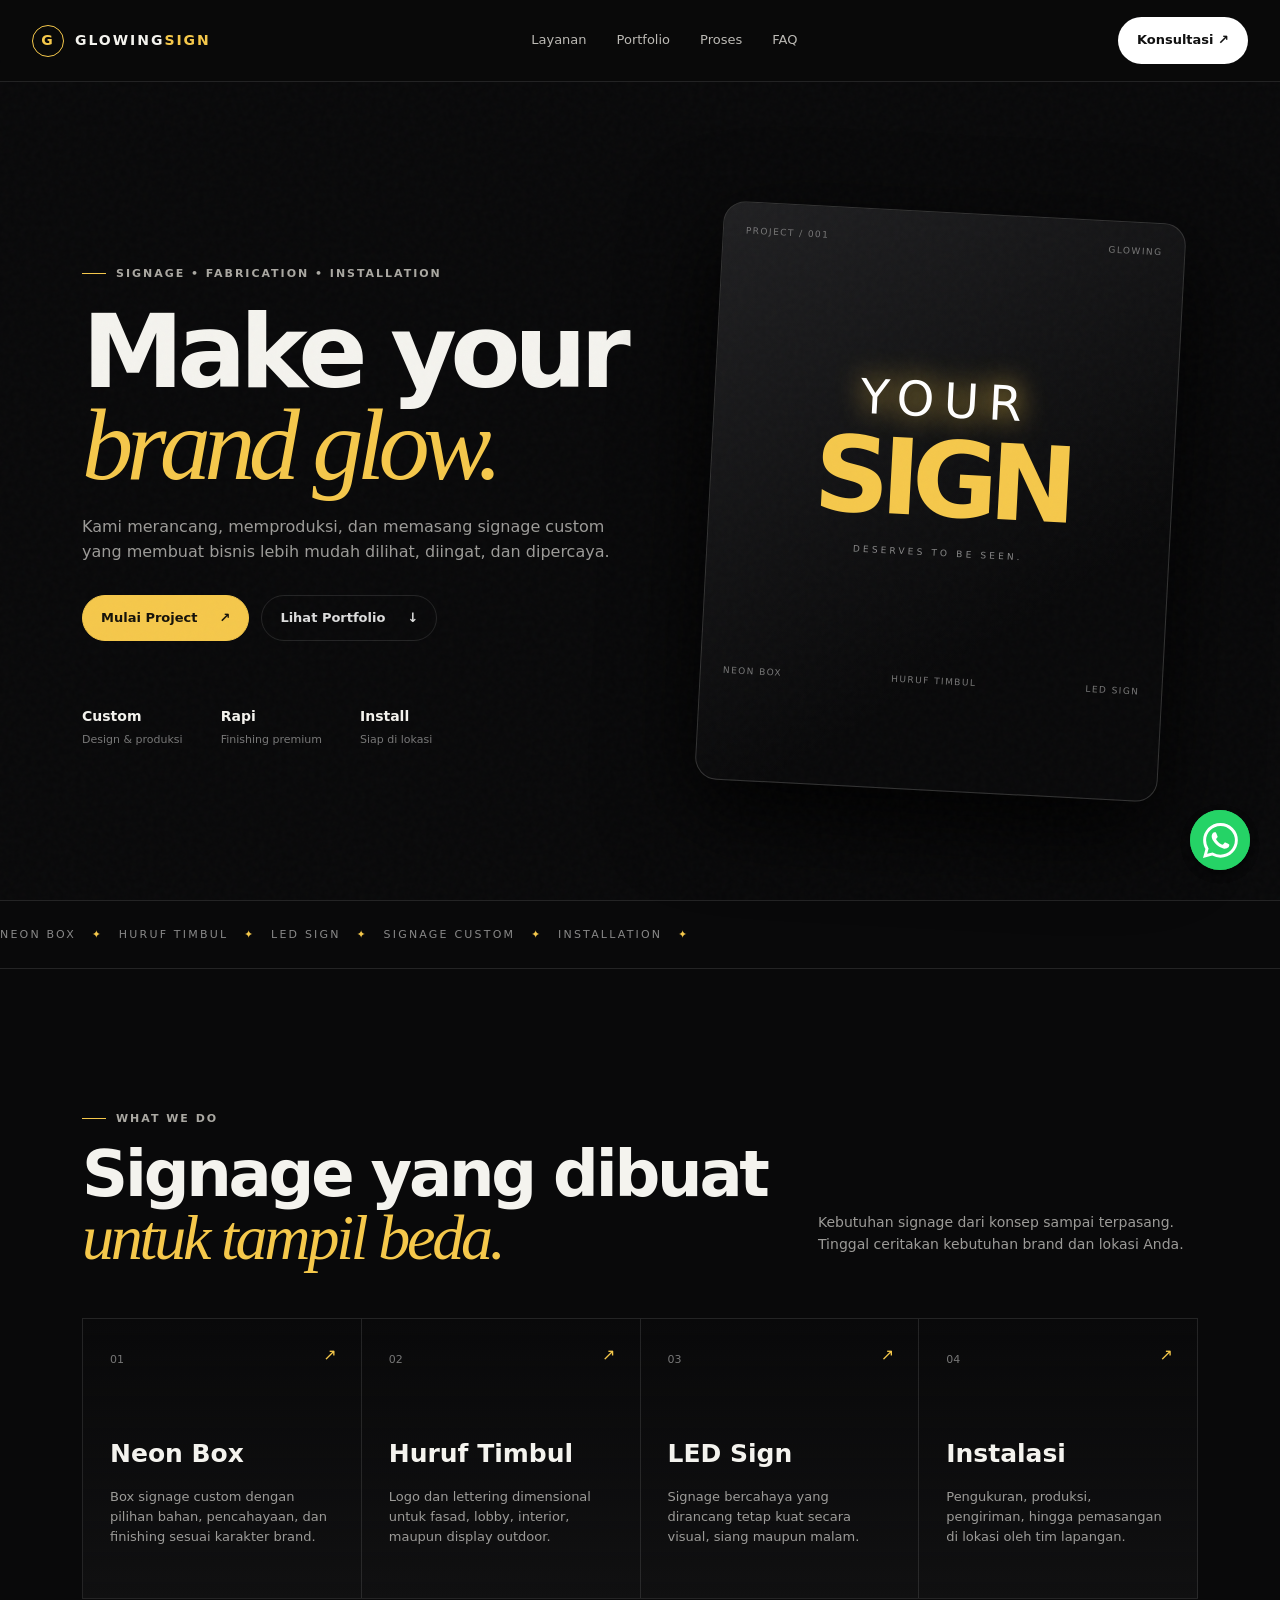
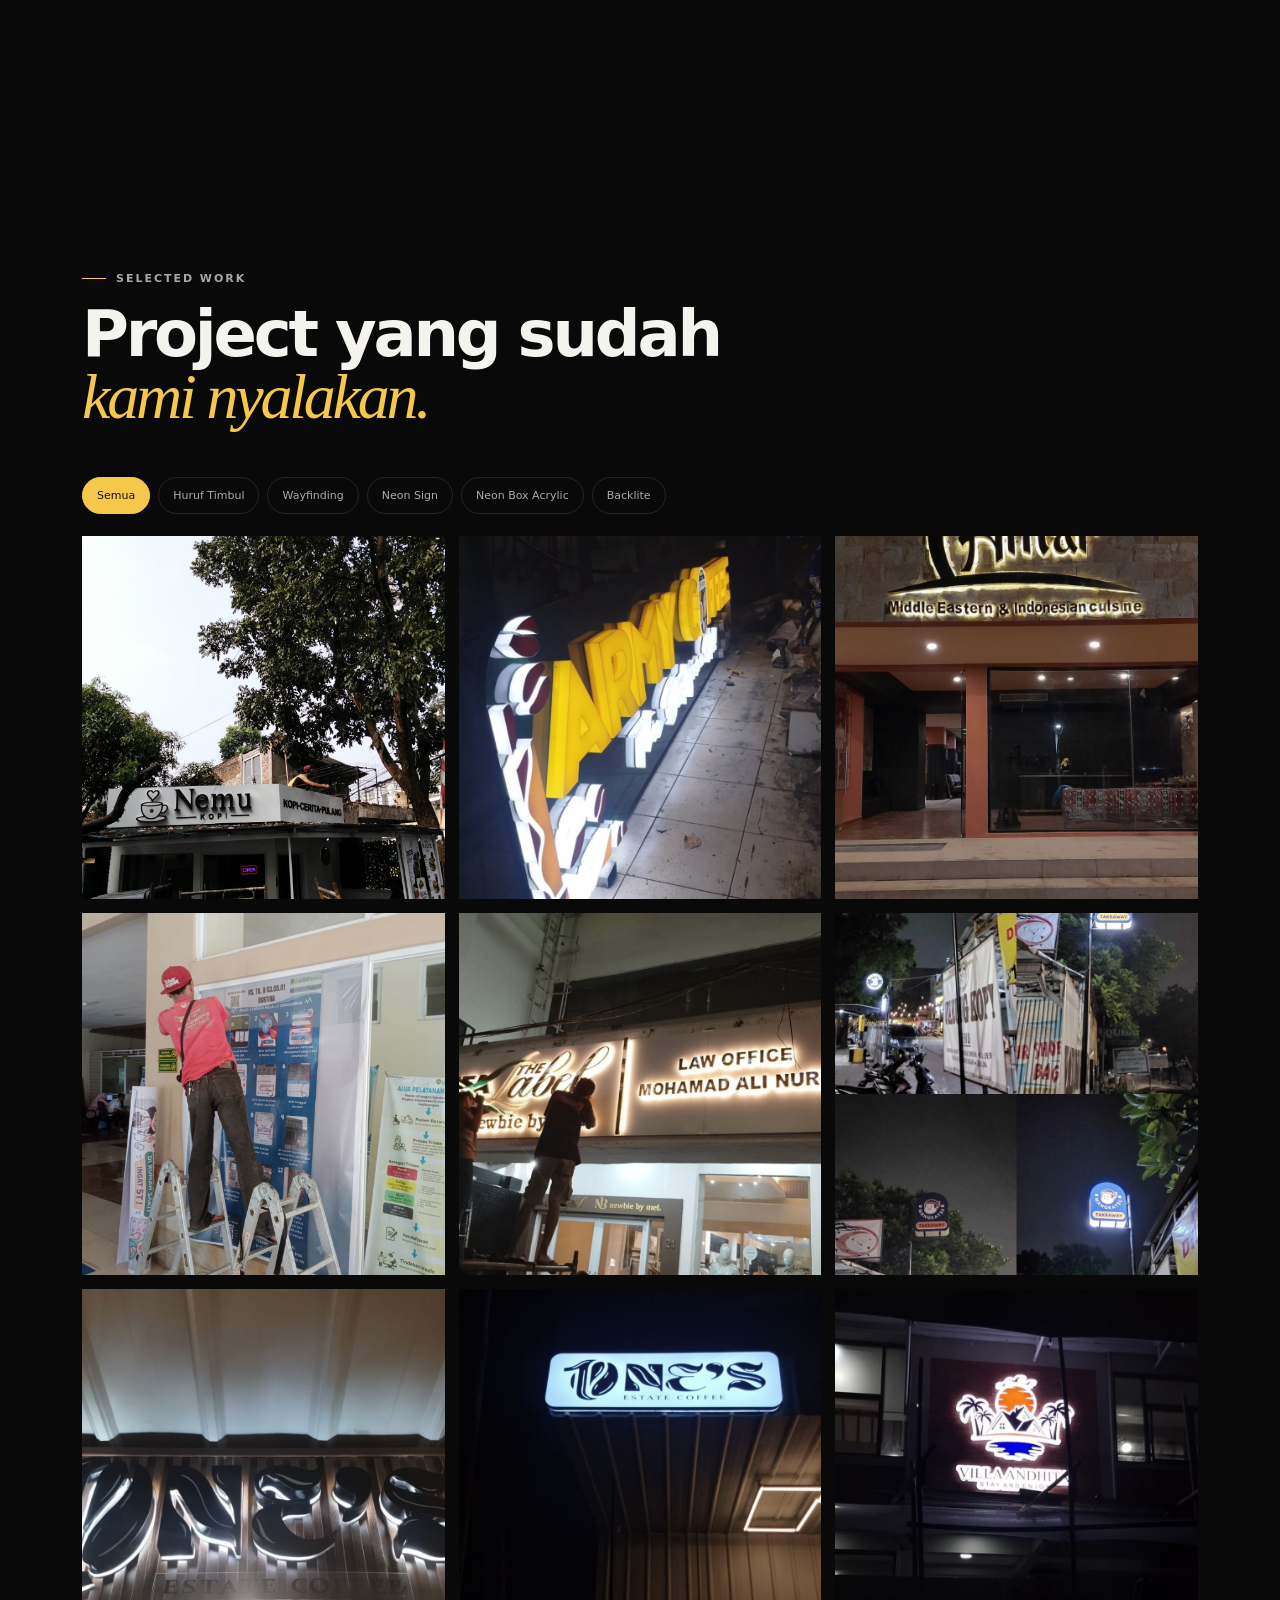
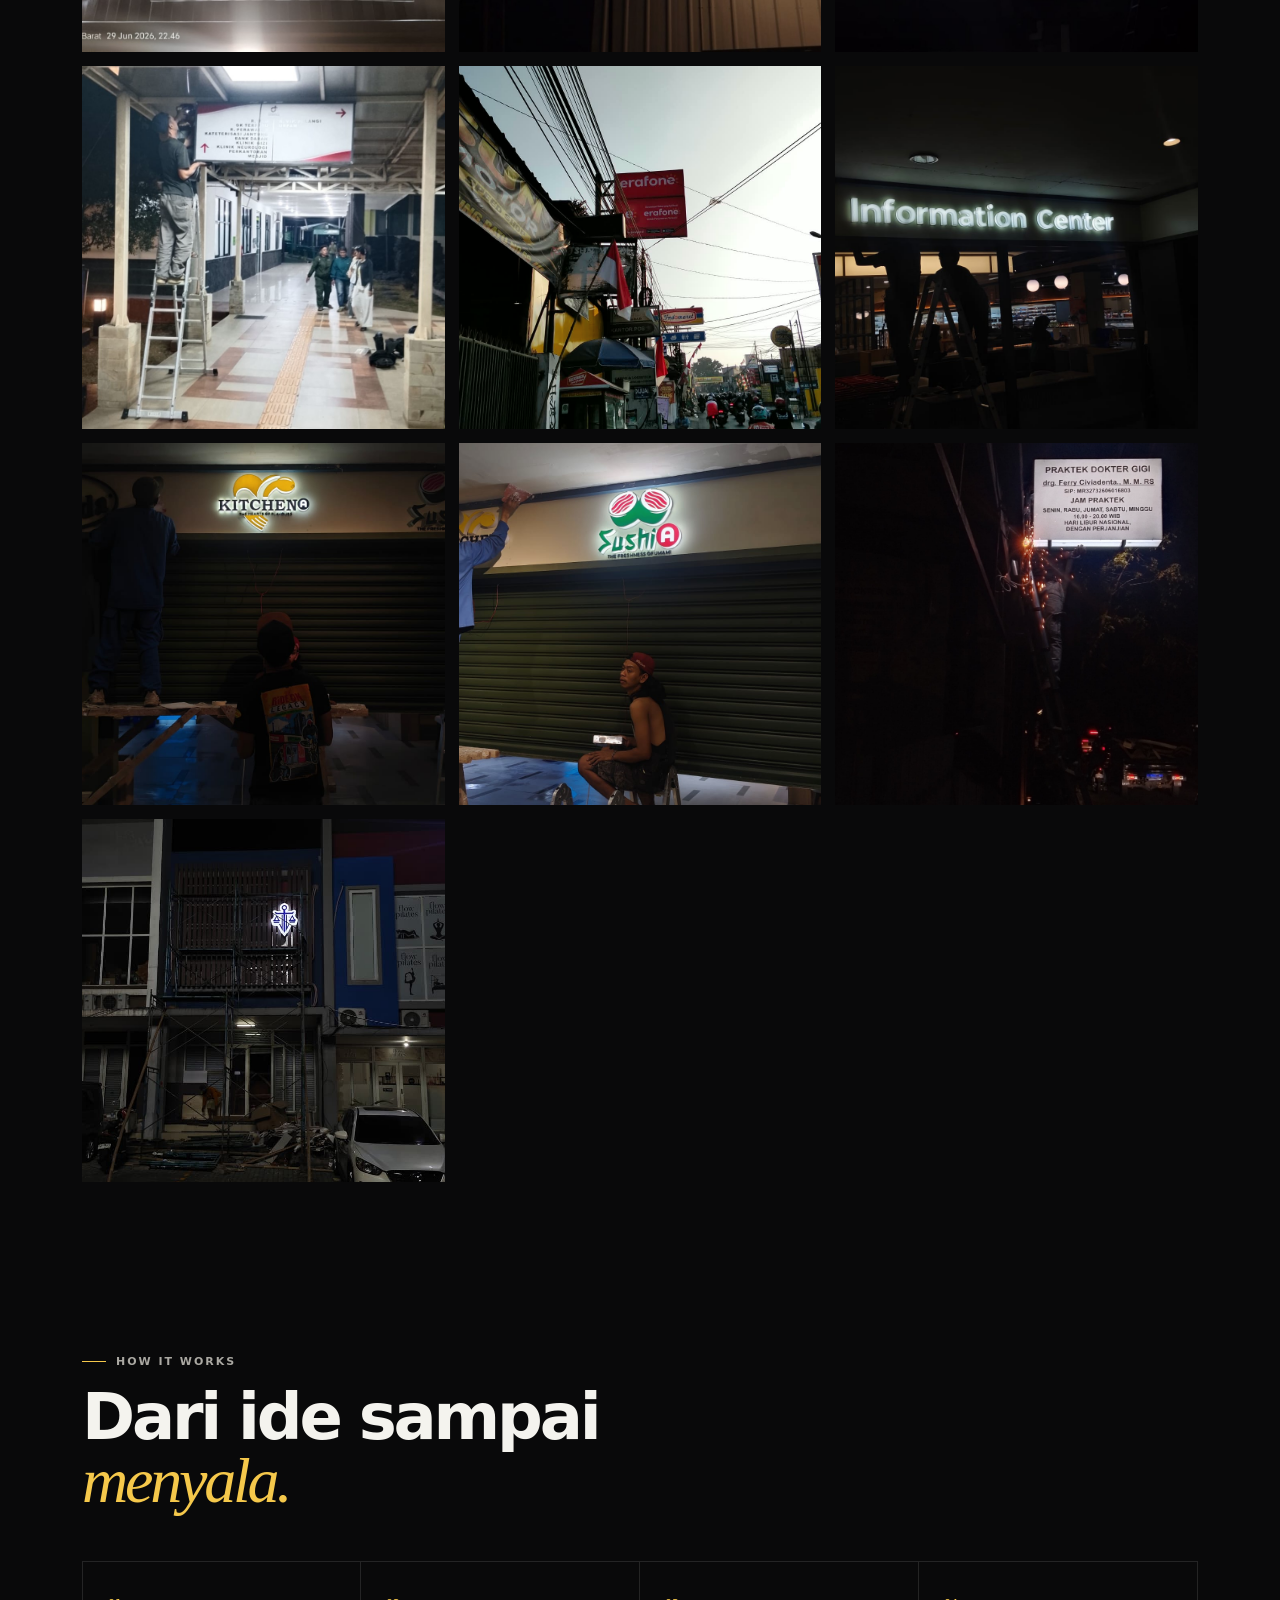
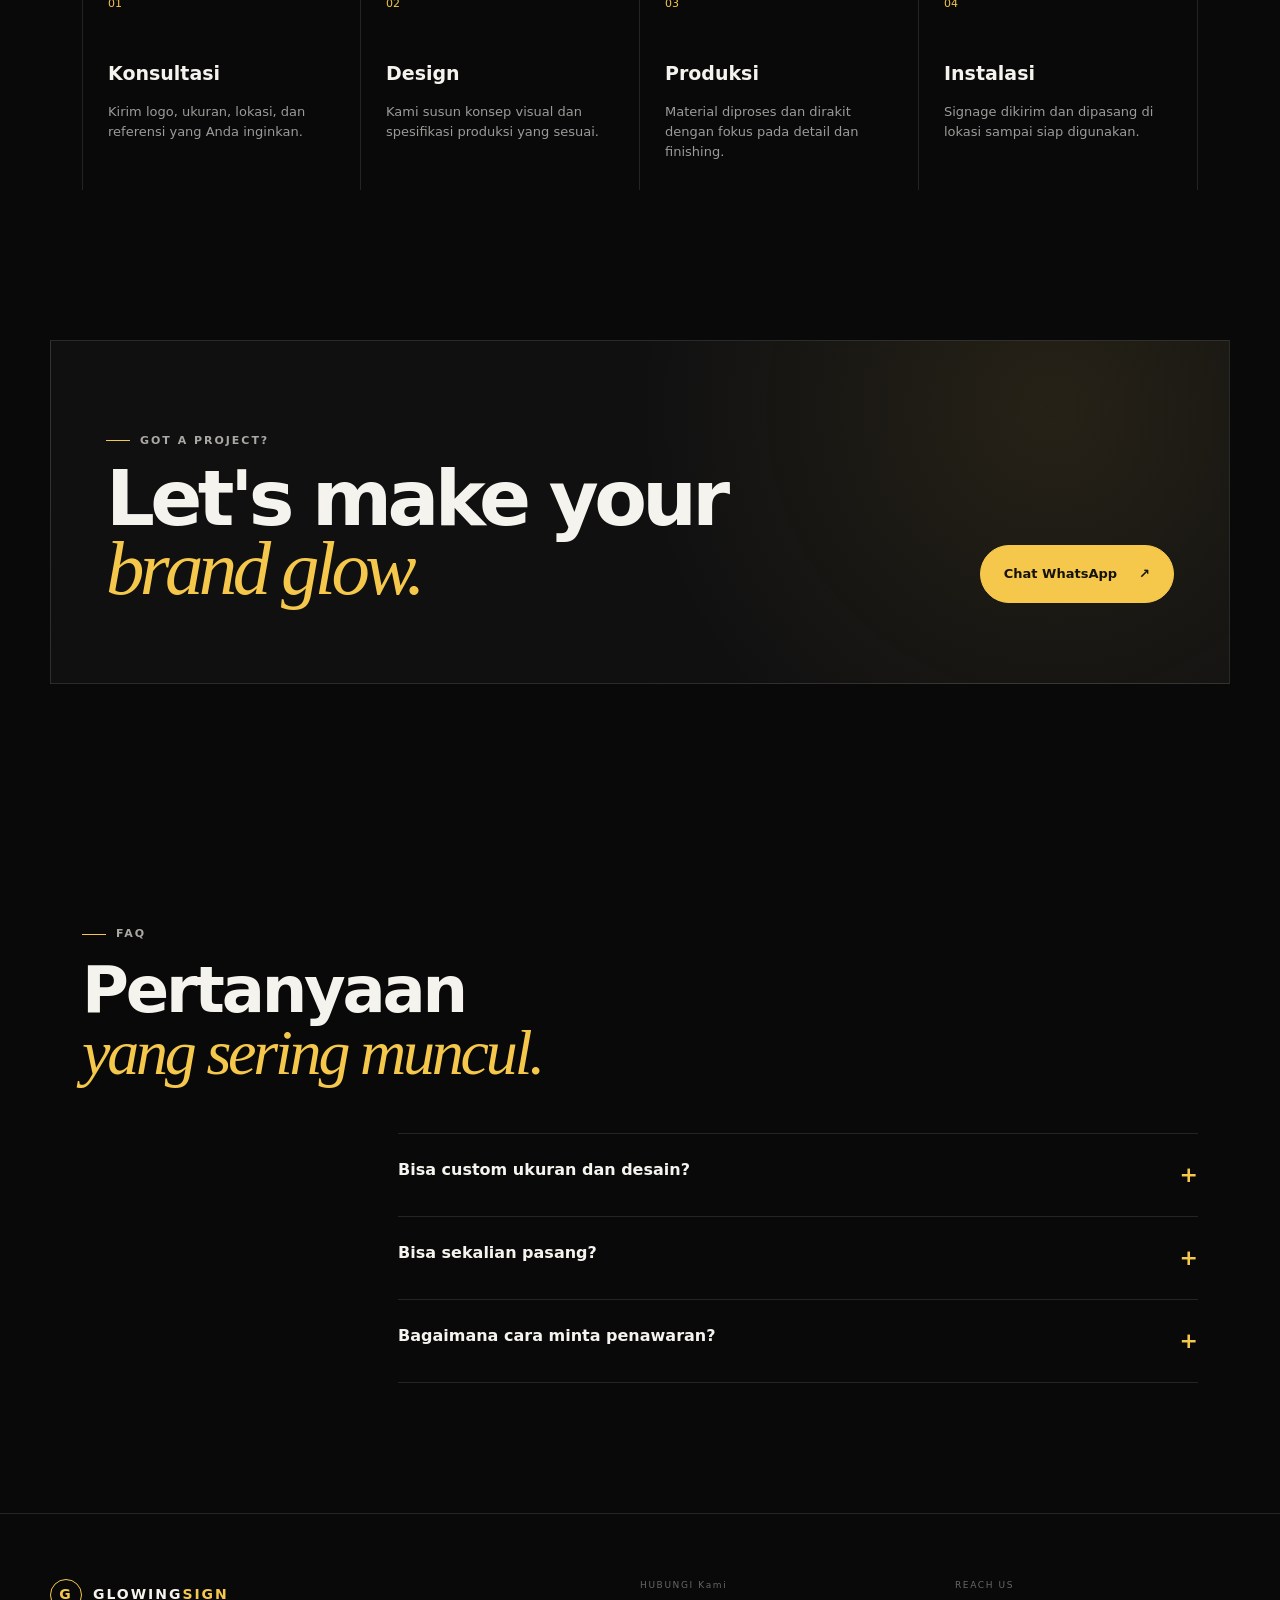
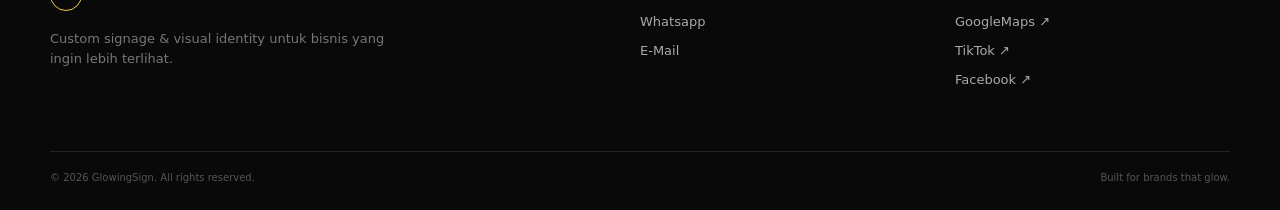
==== index.html @ 2bf9a5fa "Update index.html kode GTM ganti lagi" ====
<!DOCTYPE html>
<html lang="id">
<head>
  <meta charset="UTF-8">
  <meta name="viewport" content="width=device-width, initial-scale=1.0">
  <meta name="description" content="GlowingSign — Neon Box, huruf timbul, LED sign dan signage custom.">
  <meta name="theme-color" content="#0b0b0c">
  <title>GlowingSign — Signage That Gets Seen</title>
  <link rel="icon" href="/assets/favicon.svg" type="image/svg+xml">
  <link rel="stylesheet" href="/assets/style.css">
  <!-- ================= PIXEL TRACKING ================= -->

<!-- 1. Google Tag (gtag.js) -->
<script async src="https://www.googletagmanager.com/gtag/js?id=ID_GOOGLE_LU"></script>
<script>
  window.dataLayer = window.dataLayer || [];
  function gtag(){dataLayer.push(arguments);}
  gtag('js', new Date());
  gtag('config', 'AW-18416506707'); // Ganti dengan ID Measurement GA4 atau AW- Google Ads
</script>

<!-- ================= PIXEL TRACKING & EVENT SCRIPTS ================= -->

<!-- 1. Google Tag (gtag.js) -->
<script async src="https://www.googletagmanager.com/gtag/js?id=ID_GOOGLE_LU"></script>
<script>
  window.dataLayer = window.dataLayer || [];
  function gtag(){dataLayer.push(arguments);}
  gtag('js', new Date());
  gtag('config', '641-368-7339');
</script>

<!-- 2. Meta (Facebook) Pixel -->
<script>
  !function(f,b,e,v,n,t,s)
  {if(f.fbq)return;n=f.fbq=function(){n.callMethod?
  n.callMethod.apply(n,arguments):n.queue.push(arguments)};
  if(!f._fbq)f._fbq=n;n.push=n;n.loaded=!0;n.version='2.0';
  n.queue=[];t=b.createElement(e);t.async=!0;
  t.src=v;s=b.getElementsByTagName(e)[0];
  s.parentNode.insertBefore(t,s)}(window, document,'script',
  'https://connect.facebook.net/en_US/fbevents.js');
  fbq('init', '1030551356672770');
  fbq('track', 'PageView');
</script>
<noscript>
  <img height="1" width="1" style="display:none" src="https://www.facebook.com/tr?id=1824373372338120&ev=PageView&noscript=1"/>
</noscript>

<!-- 3. TikTok Pixel -->
<script>
  !function (w, d, t) {
    w.TiktokAnalyticsObject = t;var ttq=w[t]=w[t]||[];ttq.methods=["page","track","identify","instances","debug","on","off","once","ready","alias","group","enableCookie","disableCookie"],ttq.setAndDefer=function(t,e){t[e]=function(){t.push([e].concat(Array.prototype.slice.call(arguments,0)))}};for(var i=0;i<ttq.methods.length;i++)ttq.setAndDefer(ttq,ttq.methods[i]);ttq.instance=function(t){for(var e=ttq._i[t]||[],n=0;n<ttq.methods.length;n++)ttq.setAndDefer(e,ttq.methods[n]);return e},ttq.load=function(e,n){var i="https://analytics.tiktok.com/i18n/pixel/events.js";ttq._i=ttq._i||{},ttq._i[e]=[],ttq._i[e]._u=i,ttq._t=ttq._t||{},ttq._t[e]=+new Date,ttq._o=ttq._o||{},ttq._o[e]=n||{};n=document.createElement("script");n.type="text/javascript",n.async=!0,n.src=i+"?sdkid="+e+"&lib="+t;e=document.getElementsByTagName("script")[0];e.parentNode.insertBefore(n,e)};
    ttq.load('7679815796377763858');
    ttq.page();
  }(window, document, 'ttq');
</script>

<!-- 4. Pinterest Tag -->
<script>
  !function(e){if(!window.pintrk){window.pintrk=function(){window.pintrk.queue.push(Array.prototype.slice.call(arguments))};var n=window.pintrk;n.queue=[],n.version="3.0";var t=document.createElement("script");t.async=!0,t.src=e;var r=document.getElementsByTagName("script")[0];r.parentNode.insertBefore(t,r)}}( "https://s.pinimg.com/ct/core.js");
  pintrk('load', '549770744971', {em: '<user_email_address>'});
  pintrk('page');
</script>

<!-- 5. Fungsi Pemicu Event Contact (WhatsApp) -->
<script>
  function trackContactEvent() {
    // Meta / Facebook Pixel
    if (typeof fbq === 'function') {
      fbq('track', 'Contact');
    }
    // Google Analytics
    if (typeof gtag === 'function') {
      gtag('event', 'click_whatsapp', { 'event_category': 'Contact' });
    }
    // TikTok Pixel
    if (typeof ttq === 'object' && typeof ttq.track === 'function') {
      ttq.track('Contact');
    }
  }
</script>

<!-- ================= END PIXEL TRACKING & EVENTS ================= -->
  
<!-- 3. TikTok Pixel -->
<script>
  !function (w, d, t) {
    w.TiktokAnalyticsObject=t;var ttq=w[t]=w[t]||[];ttq.methods=["page","track","identify","instances","debug","on","off","once","ready","alias","group","enableCookie","disableCookie"],ttq.setAndDefer=function(t,e){t[e]=function(){t.push([e].concat(Array.prototype.slice.call(arguments,0)))}};for(var i=0;i<ttq.methods.length;i++)ttq.setAndDefer(ttq,ttq.methods[i]);ttq.instance=function(t){for(var e=ttq._i[t]||[],n=0;n<ttq.methods.length;n++)ttq.setAndDefer(e,ttq.methods[n]);return e},ttq.load=function(e,n){var i="https://analytics.tiktok.com/i18n/pixel/events.js";ttq._i=ttq._i||{},ttq._i[e]=[],ttq._i[e]._u=i,ttq._t=ttq._t||{},ttq._t[e]=+new Date,ttq._o=ttq._o||{},ttq._o[e]=n||{};n=document.createElement("script");n.type="text/javascript",n.async=!0,n.src=i+"?sdkid="+e+"&lib="+t;e=document.getElementsByTagName("script")[0];e.parentNode.insertBefore(n,e)};
    ttq.load('7679815796377763858'); // Ganti dengan TikTok Pixel ID lu
    ttq.page();
  }(window, document, 'ttq');
</script>

<!-- 4. Pinterest Tag -->
<script>
  !function(e){if(!window.pintrk){window.pintrk = function () {
  window.pintrk.queue.push(Array.prototype.slice.call(arguments))};var
  n=window.pintrk;n.queue=[],n.version="3.0";var
  t=document.createElement("script");t.async=!0,t.src=e;var
  r=document.getElementsByTagName("script")[0];
  r.parentNode.insertBefore(t,r)}}("https://s.pinimg.com/ct/core.js");
  pintrk('load', '549770744971'); // Ganti dengan Pinterest Tag ID lu
  pintrk('page');
</script>
<!-- ================= END PIXEL TRACKING ================= -->
</head>
<body>
  <div class="noise"></div>

  <header class="site-header" id="top">
    <a class="brand" href="#top" aria-label="GlowingSign">
      <span class="brand-mark">G</span>
      <span>GLOWING<span>SIGN</span></span>
    </a>
    <nav class="nav" id="nav">
      <a href="#layanan">Layanan</a>
      <a href="#portfolio">Portfolio</a>
      <a href="#proses">Proses</a>
      <a href="#faq">FAQ</a>
    </nav>
    <a class="header-cta" href="https://wa.me/62811854213?text=Halo%20GlowingSign%2C%20saya%20ingin%20konsultasi%20signage." target="_blank" rel="noopener">Konsultasi ↗</a>
    <button class="menu-btn" id="menuBtn" aria-label="Buka menu">☰</button>
  </header>

  <main>
    <section class="hero">
      <div class="hero-copy reveal">
        <p class="eyebrow"><span></span> SIGNAGE • FABRICATION • INSTALLATION</p>
        <h1>Make your<br><em>brand glow.</em></h1>
        <p class="hero-text">Kami merancang, memproduksi, dan memasang signage custom yang membuat bisnis lebih mudah dilihat, diingat, dan dipercaya.</p>
        <div class="hero-actions">
          <a class="btn btn-primary" href="https://wa.me/62811854213?text=Halo%20GlowingSign%2C%20saya%20ingin%20konsultasi%20project." target="_blank" rel="noopener">Mulai Project <span>↗</span></a>
          <a class="btn btn-ghost" href="#portfolio">Lihat Portfolio <span>↓</span></a>
        </div>
        <div class="hero-meta">
          <div><strong>Custom</strong><small>Design & produksi</small></div>
          <div><strong>Rapi</strong><small>Finishing premium</small></div>
          <div><strong>Install</strong><small>Siap di lokasi</small></div>
        </div>
      </div>
      <div class="hero-visual reveal delay">
        <div class="orb"></div>
        <div class="hero-card">
          <div class="hero-card-top"><span>PROJECT / 001</span><span>GLOWING</span></div>
          <div class="hero-sign">
            <span class="sign-glow">YOUR</span>
            <strong>SIGN</strong>
            <span>DESERVES TO BE SEEN.</span>
          </div>
          <div class="hero-card-bottom"><span>NEON BOX</span><span>HURUF TIMBUL</span><span>LED SIGN</span></div>
        </div>
      </div>
    </section>

    <section class="marquee"><div>NEON BOX <b>✦</b> HURUF TIMBUL <b>✦</b> LED SIGN <b>✦</b> SIGNAGE CUSTOM <b>✦</b> INSTALLATION <b>✦</b></div></section>

    <section class="section" id="layanan">
      <div class="section-head reveal">
        <div><p class="eyebrow"><span></span> WHAT WE DO</p><h2>Signage yang dibuat<br><em>untuk tampil beda.</em></h2></div>
        <p>Kebutuhan signage dari konsep sampai terpasang. Tinggal ceritakan kebutuhan brand dan lokasi Anda.</p>
      </div>
      <div class="service-grid">
        <article class="service-card reveal"><span class="num">01</span><h3>Neon Box</h3><p>Box signage custom dengan pilihan bahan, pencahayaan, dan finishing sesuai karakter brand.</p><span class="arrow">↗</span></article>
        <article class="service-card reveal"><span class="num">02</span><h3>Huruf Timbul</h3><p>Logo dan lettering dimensional untuk fasad, lobby, interior, maupun display outdoor.</p><span class="arrow">↗</span></article>
        <article class="service-card reveal"><span class="num">03</span><h3>LED Sign</h3><p>Signage bercahaya yang dirancang tetap kuat secara visual, siang maupun malam.</p><span class="arrow">↗</span></article>
        <article class="service-card reveal"><span class="num">04</span><h3>Instalasi</h3><p>Pengukuran, produksi, pengiriman, hingga pemasangan di lokasi oleh tim lapangan.</p><span class="arrow">↗</span></article>
      </div>
    </section>

    <section class="section portfolio-section" id="portfolio">
      <div class="section-head reveal">
        <div><p class="eyebrow"><span></span> SELECTED WORK</p><h2>Project yang sudah<br><em>kami nyalakan.</em></h2></div>
      </div>
      <div class="filter-row reveal" id="filters"></div>
      <div class="portfolio-grid" id="portfolioGrid"></div>
      <div class="empty-state" id="emptyState" hidden>Belum ada foto portfolio. Upload gambar ke <b>public/assets/portfolio/</b> lalu tambahkan datanya di <b>portfolio.js</b>.</div>
    </section>

    <section class="process section" id="proses">
      <div class="section-head reveal"><div><p class="eyebrow"><span></span> HOW IT WORKS</p><h2>Dari ide sampai<br><em>menyala.</em></h2></div></div>
      <div class="steps">
        <div class="step reveal"><span>01</span><h3>Konsultasi</h3><p>Kirim logo, ukuran, lokasi, dan referensi yang Anda inginkan.</p></div>
        <div class="step reveal"><span>02</span><h3>Design</h3><p>Kami susun konsep visual dan spesifikasi produksi yang sesuai.</p></div>
        <div class="step reveal"><span>03</span><h3>Produksi</h3><p>Material diproses dan dirakit dengan fokus pada detail dan finishing.</p></div>
        <div class="step reveal"><span>04</span><h3>Instalasi</h3><p>Signage dikirim dan dipasang di lokasi sampai siap digunakan.</p></div>
      </div>
    </section>

    <section class="cta-section reveal">
      <div><p class="eyebrow"><span></span> GOT A PROJECT?</p><h2>Let's make your<br><em>brand glow.</em></h2></div>
      <a class="btn btn-primary big" href="https://wa.me/62811854213?text=Halo%20GlowingSign%2C%20saya%20mau%20buat%20signage." target="_blank" rel="noopener">Chat WhatsApp <span>↗</span></a>
    </section>

    <section class="faq section" id="faq">
      <div class="section-head reveal"><div><p class="eyebrow"><span></span> FAQ</p><h2>Pertanyaan<br><em>yang sering muncul.</em></h2></div></div>
      <div class="faq-list">
        <details><summary>Bisa custom ukuran dan desain? <span>+</span></summary><p>Bisa. Kami dapat menyesuaikan ukuran, bentuk, warna, material, pencahayaan, dan finishing berdasarkan kebutuhan brand.</p></details>
        <details><summary>Bisa sekalian pasang? <span>+</span></summary><p>Bisa. Layanan dapat mencakup survey, produksi, pengiriman, dan instalasi di lokasi.</p></details>
        <details><summary>Bagaimana cara minta penawaran? <span>+</span></summary><p>Kirim logo/referensi, ukuran perkiraan, alamat lokasi, dan jenis signage melalui WhatsApp. Tim akan membantu menentukan spesifikasinya.</p></details>
      </div>
    </section>
  </main>

  <footer>
    <div class="footer-main">
      <div><a class="brand" href="#top"><span class="brand-mark">G</span><span>GLOWING<span>SIGN</span></span></a><p>Custom signage & visual identity untuk bisnis yang ingin lebih terlihat.</p></div>
      <div><p class="footer-label">HUBUNGI Kami</p><a href="https://wa.me/62811854213" target="_blank" rel="noopener">Whatsapp</a><a href="mailto:admin@glowingsign.id">E-Mail</a></div>
      <div><p class="footer-label">REACH US</p><a href="https://www.google.com/maps/place/Workshop+Neon+Box+-+Glowing+Sign+Cimahi/@-6.9274754,107.5449219,1126m/data=!3m2!1e3!4b1!4m6!3m5!1s0x2e68e5185734ed81:0xb1a1d1173e15d923!8m2!3d-6.9274808!4d107.5497928!16s%2Fg%2F11yzkyrs9f?entry=ttu&g_ep=EgoyMDI2MDgyNi4wIKXMDSoASAFQAw%3D%3D" aria-label="GoogleMaps">GoogleMaps ↗</a><a href="https://www.tiktok.com/@glowingsign.cimahi?_r=1&_t=ZS-99IUhyhsIy2" aria-label="TikTok">TikTok ↗</a><a href="https://www.facebook.com/profile.php?id=100063839251356&locale=cy_GB#
" aria-label="Facebook">Facebook ↗</a></div>
    </div>
    <div class="footer-bottom"><span>© 2026 GlowingSign. All rights reserved.</span><span>Built for brands that glow.</span></div>
  </footer>

  <div class="lightbox" id="lightbox" aria-hidden="true">
    <button class="lightbox-close" id="lightboxClose" aria-label="Tutup">×</button>
    <button class="lightbox-nav prev" id="prevPhoto" aria-label="Sebelumnya">‹</button>
    <img id="lightboxImg" src="" alt="">
    <button class="lightbox-nav next" id="nextPhoto" aria-label="Berikutnya">›</button>
    <div class="lightbox-caption" id="lightboxCaption"></div>
  </div>

  <script src="assets/portfolio.js"></script>
  <script src="assets/app.js"></script>
<!-- Tombol WhatsApp Melayang -->
<a href="https://wa.me/62811854213?text=Halo%20GlowingSign%2C%20saya%20ingin%20konsultasi%20signage." class="wa-float" target="_blank" rel="noopener noreferrer" aria-label="Chat WhatsApp">
  <!-- Ikon WhatsApp SVG -->
  <svg xmlns="http://www.w3.org/2000/svg" width="35" height="35" fill="white" viewBox="0 0 16 16">
    <path d="M13.601 2.326A7.854 7.854 0 0 0 7.994 0C3.627 0 .068 3.558.064 7.926c0 1.399.366 2.76 1.057 3.965L0 16l4.204-1.102a7.933 7.933 0 0 0 3.79.965h.004c4.368 0 7.926-3.558 7.93-7.93A7.898 7.898 0 0 0 13.6 2.326zM7.994 14.521a6.573 6.573 0 0 1-3.356-.92l-.24-.144-2.494.654.666-2.433-.156-.251a6.56 6.56 0 0 1-1.007-3.505c0-3.626 2.957-6.584 6.591-6.584a6.56 6.56 0 0 1 4.66 1.931 6.557 6.557 0 0 1 1.928 4.66c-.004 3.639-2.961 6.592-6.592 6.592zm3.615-4.934c-.197-.099-1.17-.578-1.353-.646-.182-.065-.315-.099-.445.099-.133.197-.513.646-.627.775-.114.133-.232.148-.43.05-.197-.1-.836-.308-1.592-.985-.59-.525-.985-1.175-1.103-1.372-.114-.198-.011-.304.088-.403.087-.088.197-.232.296-.346.1-.114.133-.198.198-.33.065-.134.034-.248-.015-.347-.05-.099-.445-1.076-.612-1.47-.16-.389-.323-.335-.445-.34-.114-.007-.247-.007-.38-.007a.729.729 0 0 0-.529.247c-.182.198-.691.677-.691 1.654 0 .977.71 1.916.81 2.049.098.133 1.394 2.132 3.383 2.992.47.205.84.326 1.129.418.475.152.904.129 1.246.08.38-.058 1.171-.48 1.338-.943.164-.464.164-.86.114-.943-.049-.084-.182-.133-.38-.232z"/>
  </svg>
</a>
  <script>
  function trackContactEvent() {
    // Tembak event Contact ke Google
    if (typeof gtag === 'function') gtag('event', 'contact');
    
    // Tembak event Contact ke Meta
    if (typeof fbq === 'function') fbq('track', 'Contact');
    
    // Tembak event Contact ke TikTok
    if (typeof ttq === 'object') ttq.track('Contact');
    
    // Tembak event Lead/Contact ke Pinterest (Pinterest biasa pakai 'lead')
    if (typeof pintrk === 'function') pintrk('track', 'lead');
    
    console.log("Contact event fired to all pixels!"); // Cuma buat ngecek di console inspect element
  }
</script>

  <a href="https://wa.me/62811854213?text=Halo%20GlowingSign%2C%20saya%20ingin%20konsultasi%20signage." 
   class="wa-float" 
   target="_blank" 
   rel="noopener noreferrer" 
   aria-label="Chat WhatsApp"
   onclick="trackContactEvent()">
   
   <svg xmlns="http://www.w3.org/2000/svg" width="35" height="35" fill="white" viewBox="0 0 16 16">
     <path d="M13.601 2.326A7.854 7.854 0 0 0 7.994 0C3.627 0 .068 3.558.064 7.926c0 1.399.366 2.76 1.057 3.965L0 16l4.204-1.102a7.933 7.933 0 0 0 3.79.965h.004c4.368 0 7.926-3.558 7.93-7.93A7.898 7.898 0 0 0 13.6 2.326zM7.994 14.521a6.573 6.573 0 0 1-3.356-.92l-.24-.144-2.494.654.666-2.433-.156-.251a6.56 6.56 0 0 1-1.007-3.505c0-3.626 2.957-6.584 6.591-6.584a6.56 6.56 0 0 1 4.66 1.931 6.557 6.557 0 0 1 1.928 4.66c-.004 3.639-2.961 6.592-6.592 6.592zm3.615-4.934c-.197-.099-1.17-.578-1.353-.646-.182-.065-.315-.099-.445.099-.133.197-.513.646-.627.775-.114.133-.232.148-.43.05-.197-.1-.836-.308-1.592-.985-.59-.525-.985-1.175-1.103-1.372-.114-.198-.011-.304.088-.403.087-.088.197-.232.296-.346.1-.114.133-.198.198-.33.065-.134.034-.248-.015-.347-.05-.099-.445-1.076-.612-1.47-.16-.389-.323-.335-.445-.34-.114-.007-.247-.007-.38-.007a.729.729 0 0 0-.529.247c-.182.198-.691.677-.691 1.654 0 .977.71 1.916.81 2.049.098.133 1.394 2.132 3.383 2.992.47.205.84.326 1.129.418.475.152.904.129 1.246.08.38-.058 1.171-.48 1.338-.943.164-.464.164-.86.114-.943-.049-.084-.182-.133-.38-.232z"/>
   </svg>
</a>
</body>
</html>
---- assets/style.css ----
:root{
  --bg:#09090a;--panel:#111113;--panel2:#161618;--text:#f4f3ee;--muted:#9c9b98;
  --line:rgba(255,255,255,.11);--yellow:#f5c84b;--yellow2:#ffdb73;--max:1180px;
}
*{box-sizing:border-box}html{scroll-behavior:smooth}body{margin:0;background:var(--bg);color:var(--text);font-family:Inter,ui-sans-serif,system-ui,-apple-system,BlinkMacSystemFont,"Segoe UI",sans-serif;line-height:1.55}body.no-scroll{overflow:hidden}a{text-decoration:none;color:inherit}button{font:inherit}.noise{position:fixed;inset:0;pointer-events:none;opacity:.025;background-image:url("data:image/svg+xml,%3Csvg viewBox='0 0 180 180' xmlns='http://www.w3.org/2000/svg'%3E%3Cfilter id='n'%3E%3CfeTurbulence type='fractalNoise' baseFrequency='.9' numOctaves='4' stitchTiles='stitch'/%3E%3C/filter%3E%3Crect width='100%25' height='100%25' filter='url(%23n)'/%3E%3C/svg%3E");z-index:20}
.site-header{height:82px;position:sticky;top:0;z-index:30;display:flex;align-items:center;justify-content:space-between;padding:0 32px;background:rgba(9,9,10,.78);backdrop-filter:blur(18px);border-bottom:1px solid var(--line)}.brand{display:flex;align-items:center;gap:11px;font-size:14px;font-weight:900;letter-spacing:.14em}.brand>span:last-child>span{color:var(--yellow)}.brand-mark{display:grid;place-items:center;width:32px;height:32px;border:1px solid var(--yellow);color:var(--yellow);border-radius:50%;font-weight:900}.nav{display:flex;gap:30px;color:#bcbab5;font-size:13px}.nav a:hover{color:#fff}.header-cta,.btn{display:inline-flex;align-items:center;gap:22px;border:1px solid var(--line);padding:12px 18px;border-radius:999px;font-size:13px;font-weight:800}.header-cta{background:#fff;color:#111}.menu-btn{display:none;background:none;border:0;color:#fff;font-size:24px}
.hero{max-width:var(--max);min-height:calc(100vh - 82px);margin:auto;padding:90px 32px 70px;display:grid;grid-template-columns:1.03fr .97fr;align-items:center;gap:55px}.eyebrow{font-size:11px;letter-spacing:.18em;color:#aaa8a2;font-weight:800;display:flex;align-items:center;gap:10px}.eyebrow span{width:24px;height:1px;background:var(--yellow);display:inline-block}.hero h1{font-size:clamp(58px,8vw,105px);line-height:.9;letter-spacing:-.065em;margin:24px 0}.hero h1 em,.section h2 em,.cta-section h2 em{color:var(--yellow);font-family:Georgia,serif;font-weight:400}.hero-text{max-width:560px;color:var(--muted);font-size:16px}.hero-actions{display:flex;gap:12px;margin-top:30px}.btn-primary{background:var(--yellow);color:#15120a;border-color:var(--yellow)}.btn-primary:hover{background:var(--yellow2)}.btn-ghost{color:#ddd}.hero-meta{display:flex;gap:38px;margin-top:65px}.hero-meta strong,.hero-meta small{display:block}.hero-meta strong{font-size:14px}.hero-meta small{color:#777;font-size:11px;margin-top:3px}.hero-visual{position:relative;min-height:520px;display:grid;place-items:center}.orb{position:absolute;width:380px;height:380px;border-radius:50%;background:radial-gradient(circle,#f5c84b55,transparent 64%);filter:blur(15px)}.hero-card{width:min(480px,90%);aspect-ratio:4/5;background:linear-gradient(145deg,#202022,#09090a 70%);border:1px solid #333;border-radius:22px;padding:22px;box-shadow:0 30px 90px #000;transform:rotate(3deg)}.hero-card-top,.hero-card-bottom{display:flex;justify-content:space-between;color:#777;font-size:9px;letter-spacing:.16em}.hero-sign{height:80%;display:flex;flex-direction:column;justify-content:center;align-items:center;gap:0}.hero-sign span:first-child{font-size:48px;letter-spacing:.2em;color:#fff;text-shadow:0 0 28px #f5c84b}.hero-sign strong{font-size:105px;line-height:.8;letter-spacing:-.08em;color:var(--yellow)}.hero-sign span:last-child{font-size:9px;letter-spacing:.35em;color:#888;margin-top:25px}
.marquee{overflow:hidden;border-top:1px solid var(--line);border-bottom:1px solid var(--line);white-space:nowrap;padding:25px 0;color:#888;font-size:11px;letter-spacing:.2em}.marquee div{animation:marquee 10s linear infinite;display:inline-block}.marquee b{color:var(--yellow);padding:0 10px}@keyframes marquee{to{transform:translateX(-30%)}{width: calc(100% - 100px);margin: 0 auto;padding: 10px 20px;overflow: hidden;}}
.section{max-width:var(--max);margin:auto;padding:130px 32px}.section-head{display:flex;justify-content:space-between;align-items:end;gap:50px;margin-bottom:48px}.section-head h2{font-size:clamp(42px,5vw,68px);line-height:.98;letter-spacing:-.05em;margin:16px 0 0}.section-head>p{max-width:380px;color:var(--muted);font-size:14px}.section-head code{color:var(--yellow);font-size:11px}.service-grid{display:grid;grid-template-columns:repeat(4,1fr);border-top:1px solid var(--line);border-left:1px solid var(--line)}.service-card{position:relative;min-height:280px;padding:27px;border-right:1px solid var(--line);border-bottom:1px solid var(--line);background:linear-gradient(180deg,transparent,#101011);transition:.35s}.service-card:hover{background:#151517;transform:translateY(-5px)}.service-card .num{color:#777;font-size:11px}.service-card h3{font-size:25px;margin:65px 0 12px}.service-card p{font-size:13px;color:var(--muted)}.service-card .arrow{position:absolute;right:24px;top:24px;color:var(--yellow)}
.filter-row{display:flex;gap:8px;flex-wrap:wrap;margin-bottom:22px}.filter{background:transparent;border:1px solid var(--line);color:#aaa;padding:9px 14px;border-radius:999px;cursor:pointer;font-size:11px}.filter.active,.filter:hover{background:var(--yellow);border-color:var(--yellow);color:#111}.portfolio-grid{display:grid;grid-template-columns:repeat(3,1fr);gap:14px}.portfolio-item{position:relative;border:0;padding:0;aspect-ratio:1/1;overflow:hidden;background:#161616;cursor:pointer;text-align:left}.portfolio-item img{width:100%;height:100%;display:block;object-fit:cover;transition:transform .6s ease;filter:saturate(.92)}.portfolio-item:hover img{transform:scale(1.05)}.portfolio-overlay{position:absolute;inset:0;padding:20px;display:flex;align-items:end;justify-content:space-between;background:linear-gradient(transparent 35%,rgba(0,0,0,.85));opacity:0;transition:.3s}.portfolio-item:hover .portfolio-overlay{opacity:1}.portfolio-overlay span{display:flex;flex-direction:column}.portfolio-overlay small,.portfolio-overlay em{font-size:10px;color:#aaa;font-style:normal}.portfolio-overlay strong{font-size:18px;margin:2px 0 ;color: #f5c84b; }.portfolio-overlay>b{color:var(--yellow);font-size:24px}.empty-state{padding:50px;border:1px dashed #444;color:#888;text-align:center;font-size:13px}.empty-state b{color:#ddd}
.process{padding-top:30px}.steps{display:grid;grid-template-columns:repeat(4,1fr);border-top:1px solid var(--line)}.step{padding:28px 25px 15px;border-right:1px solid var(--line)}.step:first-child{border-left:1px solid var(--line)}.step span{font-size:11px;color:var(--yellow)}.step h3{font-size:19px;margin:45px 0 8px}.step p{font-size:13px;color:var(--muted)}
.cta-section{max-width:var(--max);margin:20px auto 100px;padding:80px 55px;border:1px solid var(--line);background:radial-gradient(circle at 85% 20%,#f5c84b18,transparent 40%),#101011;display:flex;justify-content:space-between;align-items:end}.cta-section h2{font-size:clamp(48px,6vw,82px);line-height:.9;letter-spacing:-.06em;margin:15px 0 0}.big{padding:18px 23px}.faq-list{max-width:800px;margin-left:auto}.faq-list details{border-top:1px solid var(--line);padding:24px 0}.faq-list details:last-child{border-bottom:1px solid var(--line)}summary{cursor:pointer;list-style:none;font-weight:700;font-size:16px;display:flex;justify-content:space-between}summary::-webkit-details-marker{display:none}summary span{color:var(--yellow);font-size:22px}.faq-list p{color:var(--muted);font-size:14px;max-width:650px}
footer{border-top:1px solid var(--line);padding:65px 32px 25px}.footer-main{max-width:var(--max);margin:auto;display:grid;grid-template-columns:2fr 1fr 1fr;gap:40px}.footer-main .brand{margin-bottom:18px}.footer-main>div:first-child p{max-width:350px;color:#777;font-size:13px}.footer-main>div:not(:first-child){display:flex;flex-direction:column;gap:9px;font-size:13px;color:#aaa}.footer-main>div:not(:first-child) a:hover{color:var(--yellow)}.footer-label{font-size:9px!important;letter-spacing:.18em;color:#666!important;margin:0 0 10px}.footer-bottom{max-width:var(--max);margin:60px auto 0;padding-top:18px;border-top:1px solid var(--line);display:flex;justify-content:space-between;color:#555;font-size:10px}
.lightbox{position:fixed;inset:0;background:rgba(0,0,0,.94);z-index:100;display:none;place-items:center;padding:55px}.lightbox.open{display:grid}.lightbox img{max-width:min(92vw,1200px);max-height:80vh;object-fit:contain}.lightbox-close,.lightbox-nav{position:absolute;border:0;background:transparent;color:#fff;cursor:pointer}.lightbox-close{right:25px;top:15px;font-size:42px}.lightbox-nav{top:50%;font-size:60px}.lightbox-nav.prev{left:20px}.lightbox-nav.next{right:20px}.lightbox-caption{position:absolute;bottom:20px;color:#aaa;font-size:12px;letter-spacing:.08em}
.reveal{opacity:0;transform:translateY(25px);transition:opacity .7s ease,transform .7s ease}.reveal.seen{opacity:1;transform:none}.delay{transition-delay:.12s}
@media(max-width:900px){.nav{display:none}.nav.open{display:flex;position:absolute;top:82px;left:0;right:0;padding:20px 32px;background:#0b0b0c;border-bottom:1px solid var(--line);flex-direction:column}.menu-btn{display:block}.header-cta{display:none}.hero{grid-template-columns:1fr;padding-top:65px}.hero-visual{min-height:430px}.service-grid,.steps{grid-template-columns:repeat(2,1fr)}.portfolio-grid{grid-template-columns:repeat(2,1fr)}.section-head{display:block}.section-head>p{margin-top:25px}.cta-section{margin:0 20px 80px}}
@media(max-width:600px){.site-header{padding:0 18px}.hero,.section{padding-left:20px;padding-right:20px}.hero{padding-top:50px}.hero h1{font-size:58px}.hero-meta{gap:18px;justify-content:space-between}.hero-visual{min-height:360px}.hero-card{width:92%}.hero-sign span:first-child{font-size:32px}.hero-sign strong{font-size:72px}.service-grid,.steps,.portfolio-grid{grid-template-columns:1fr}.portfolio-item,.portfolio-item:nth-child(4n){aspect-ratio:4/3}.section{padding-top:90px}.cta-section{margin-left:20px;margin-right:20px;padding:45px 25px;display:block}.cta-section .btn{margin-top:30px}.footer-main{grid-template-columns:1fr;padding:0 20px}.footer-bottom{margin-left:20px;margin-right:20px;display:block}.footer-bottom span{display:block;margin-top:7px}.lightbox{padding:20px}.lightbox-nav{font-size:45px}.lightbox-close{font-size:35px}}
.wa-float {
    position: fixed;
    bottom: 30px;
    right: 30px;
    background-color: #25D366;
    color: #FFF;
    border-radius: 50%;
    width: 60px;
    height: 60px;
    display: flex;
    align-items: center;
    justify-content: center;
    box-shadow: 0px 4px 10px rgba(0, 0, 0, 0.3);
    z-index: 9999;
    transition: transform 0.3s ease, background-color 0.3s ease;
}

.wa-float:hover {
    transform: scale(1.1);
    background-color: #1ebe57;
}

@media (max-width: 768px) {
    .wa-float {
        bottom: 20px;
        right: 20px;
        width: 50px;
        height: 50px;
    }
    .wa-float svg {
        width: 28px;
        height: 28px;
    }
}
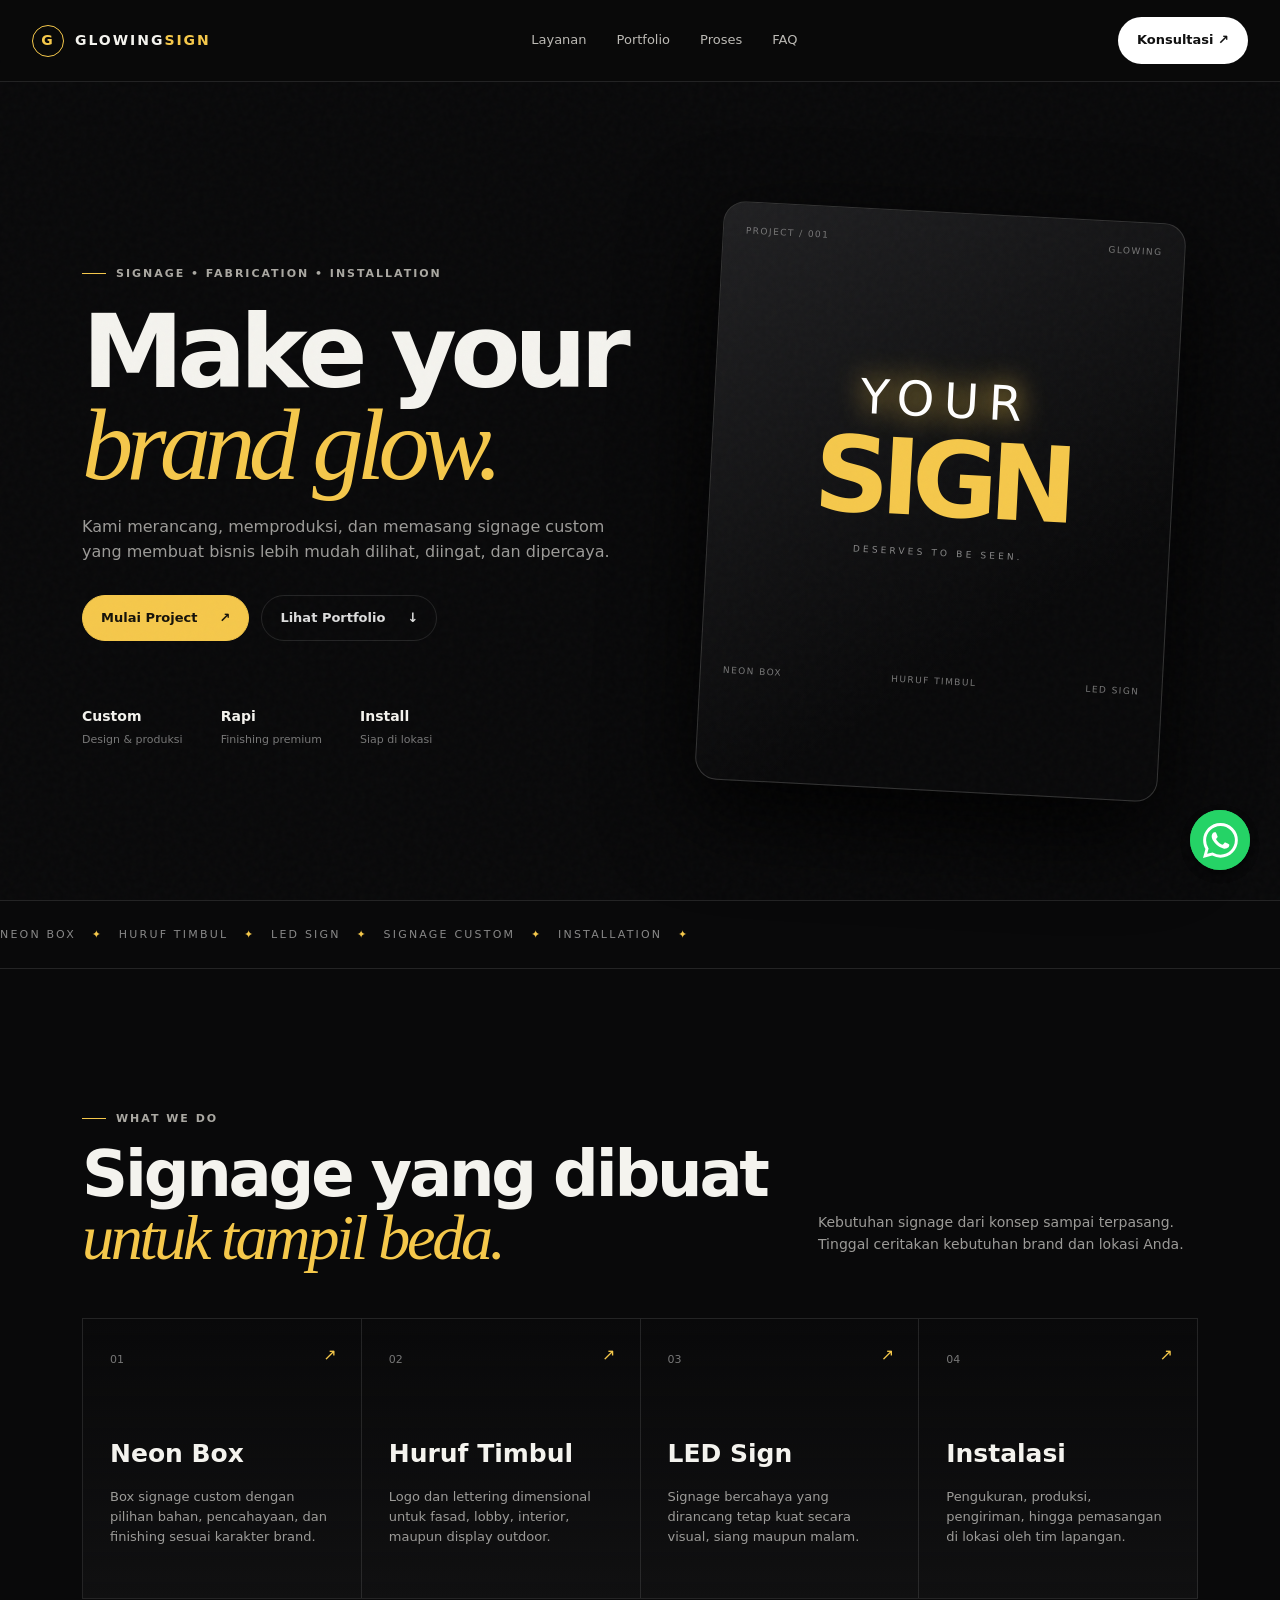
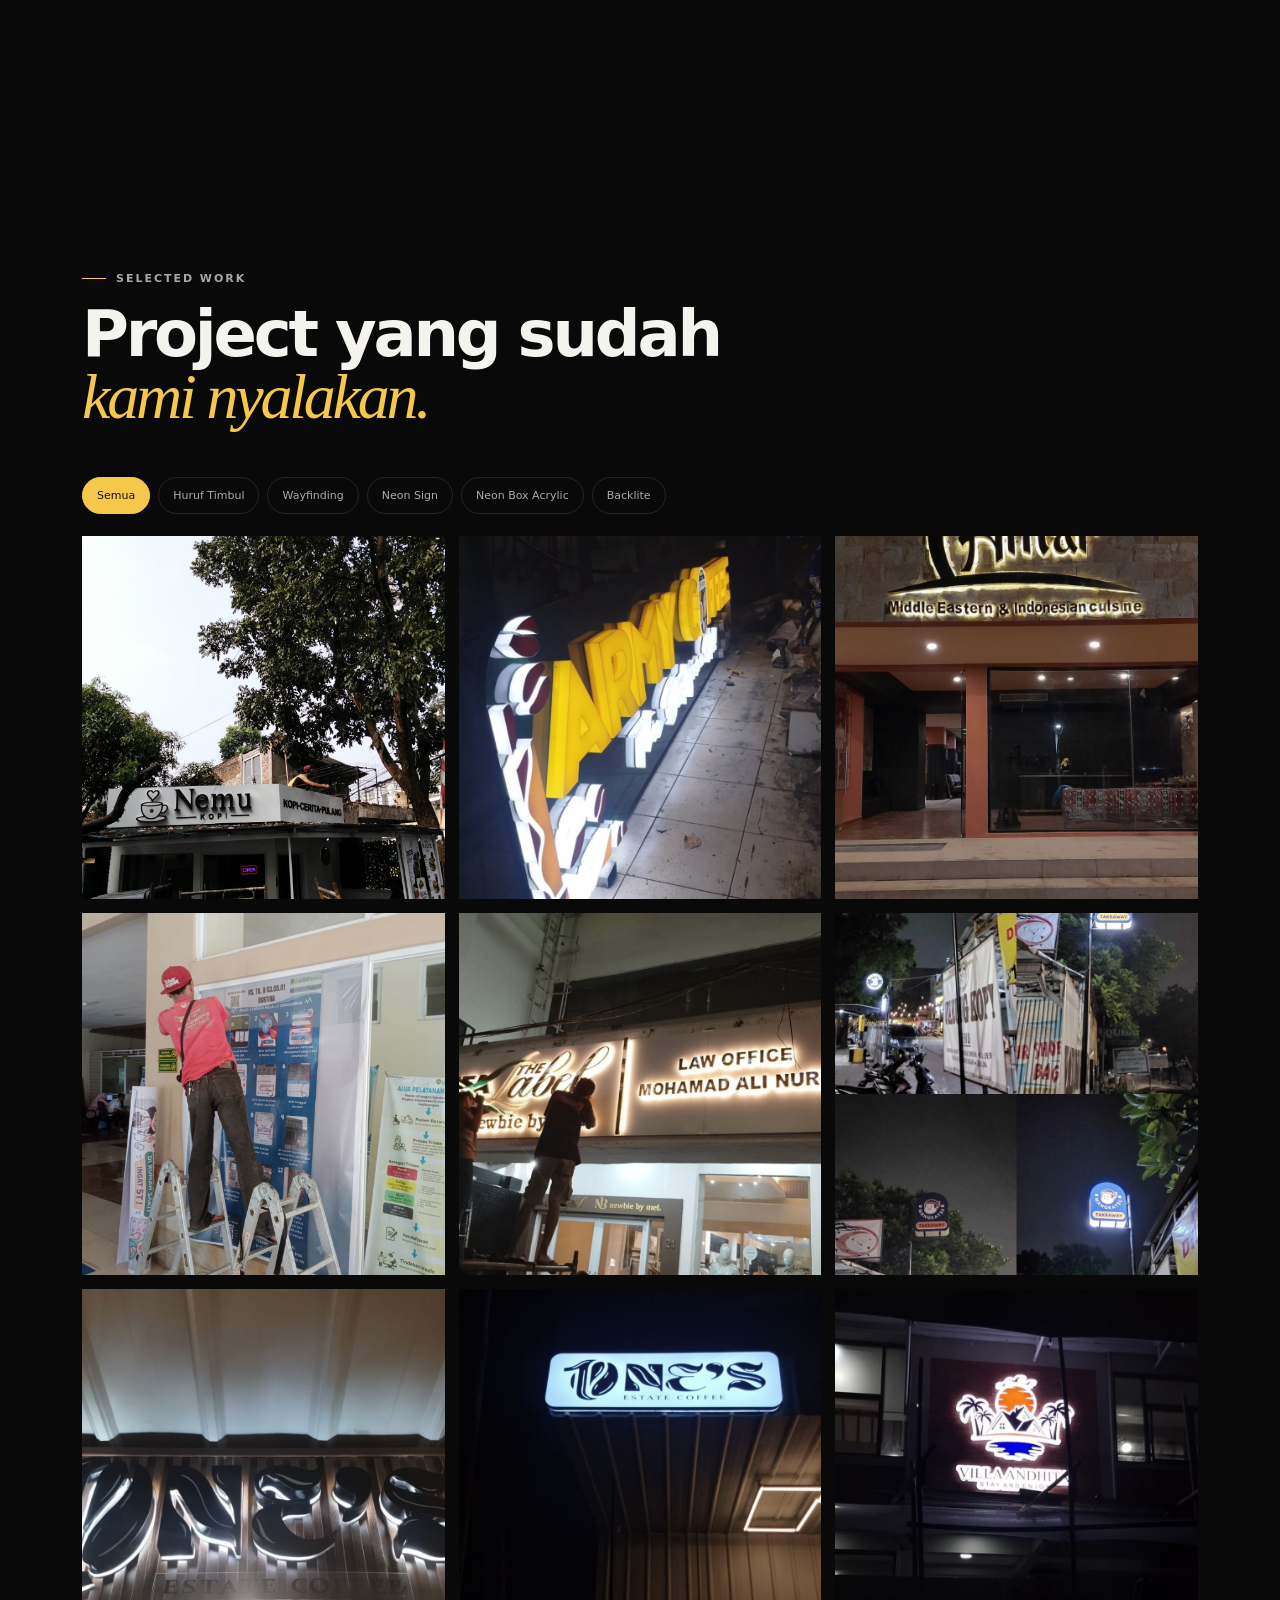
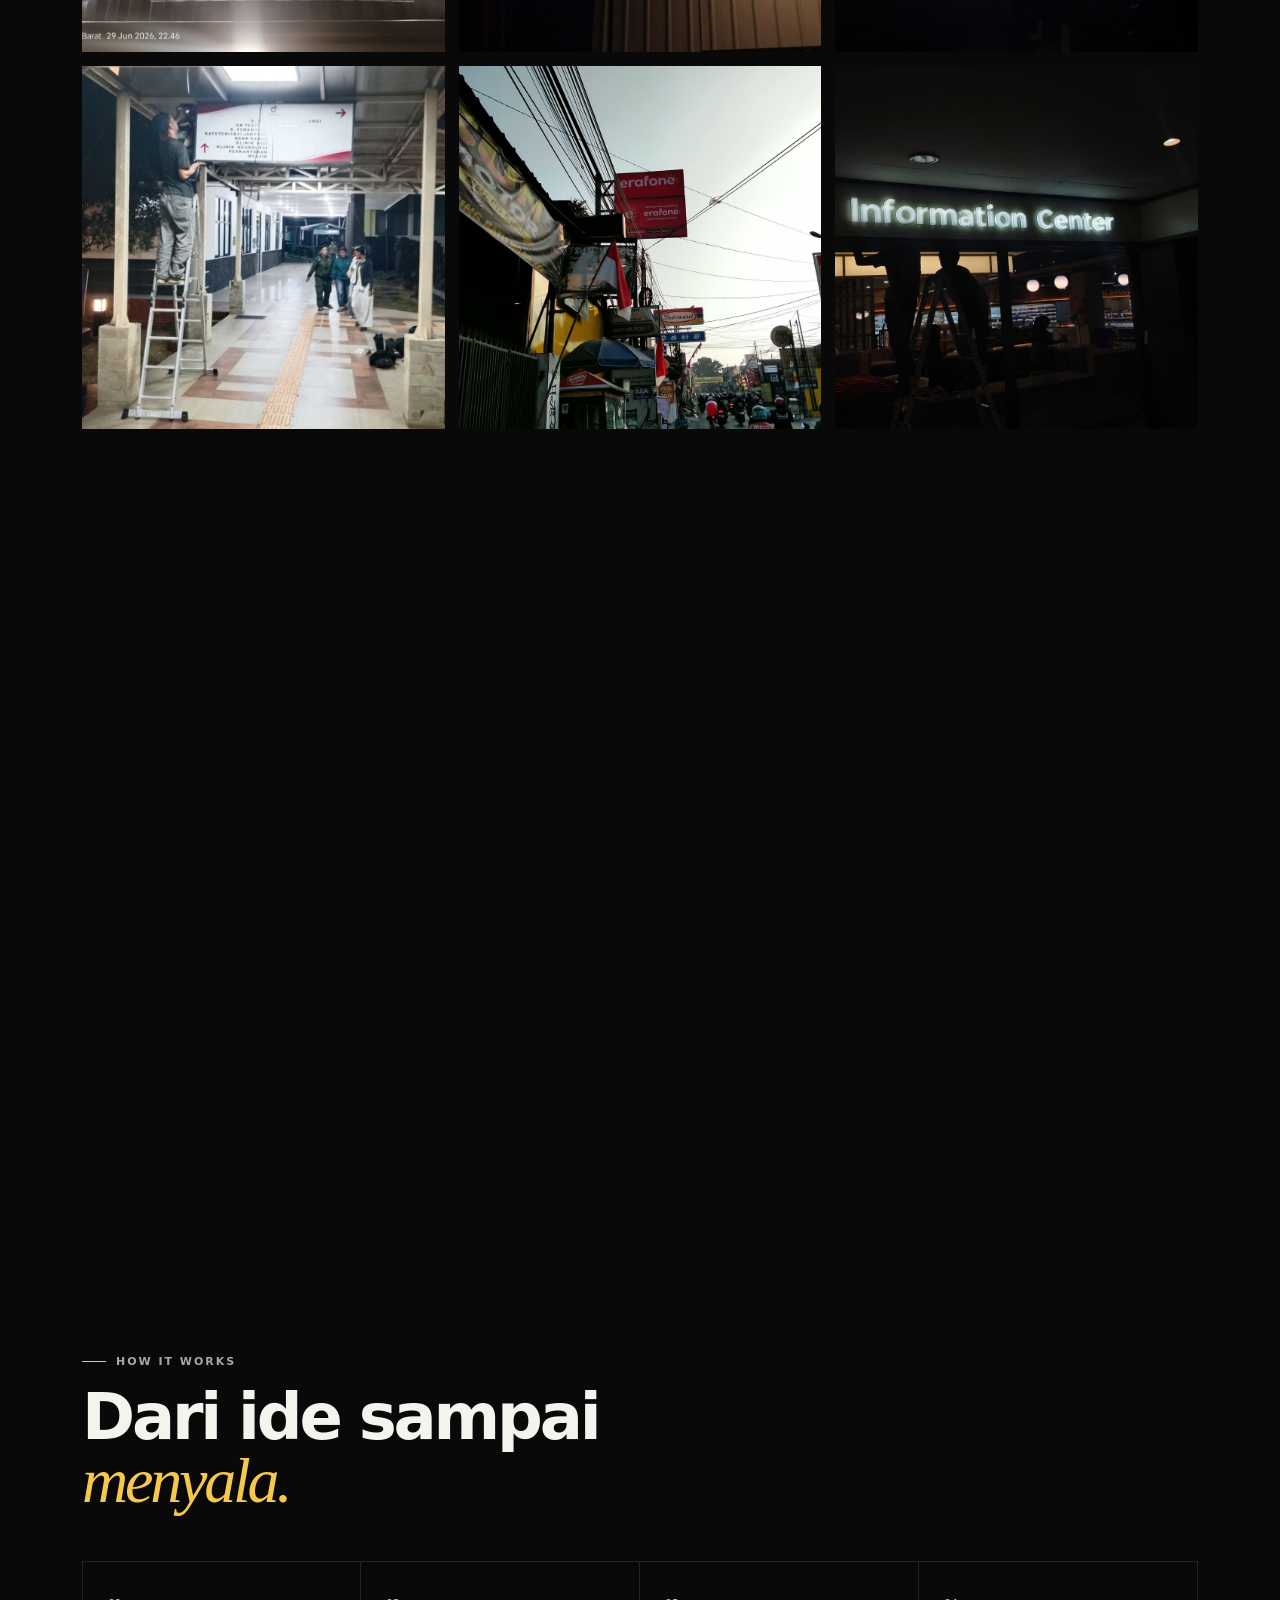
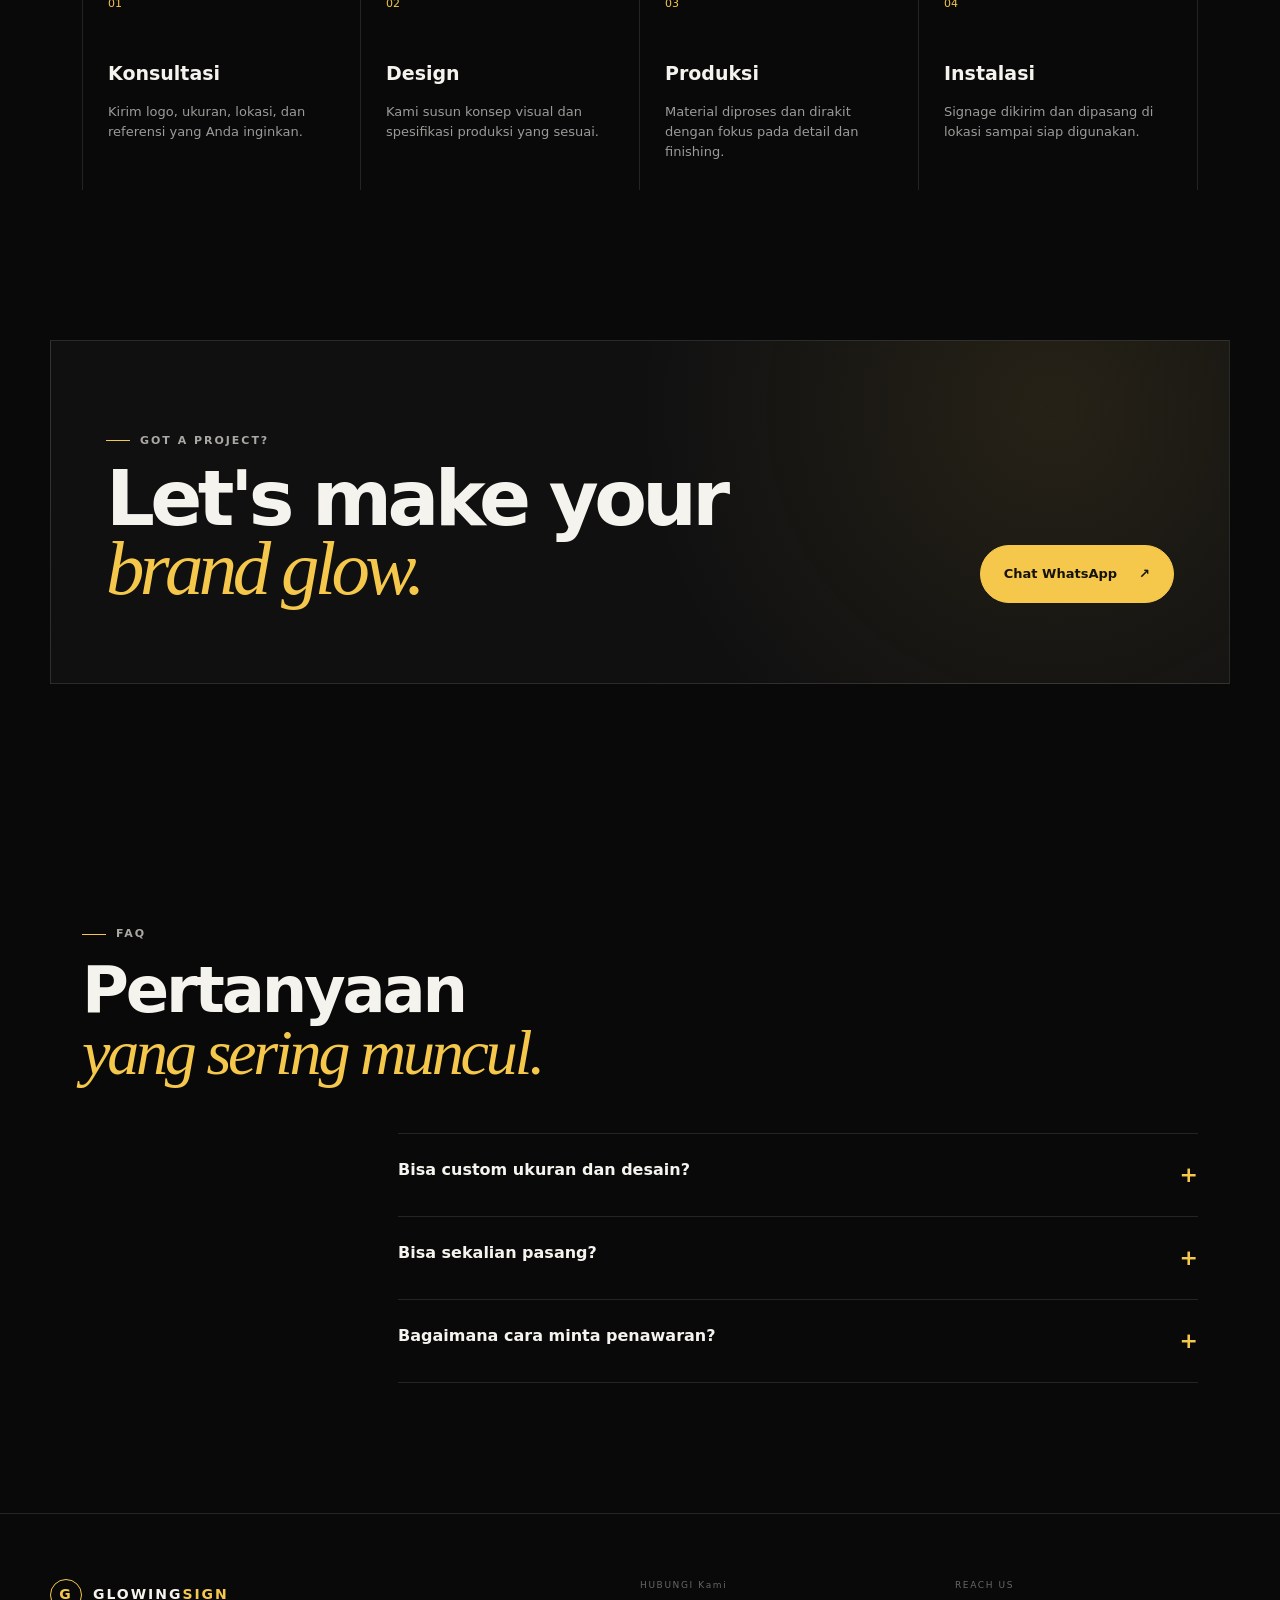
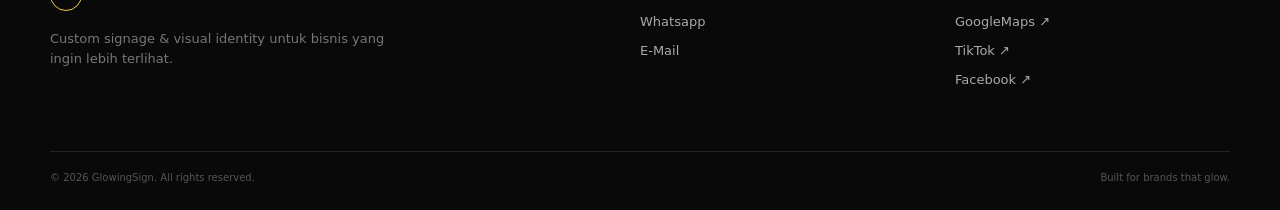
==== commit 268546dd: "Update index.html ..." ====
--- a/index.html
+++ b/index.html
@@ -1,6 +1,15 @@
 <!DOCTYPE html>
 <html lang="id">
 <head>
+
+  <!-- Google Tag Manager -->
+<script>(function(w,d,s,l,i){w[l]=w[l]||[];w[l].push({'gtm.start':
+new Date().getTime(),event:'gtm.js'});var f=d.getElementsByTagName(s)[0],
+j=d.createElement(s),dl=l!='dataLayer'?'&l='+l:'';j.async=true;j.src=
+'https://www.googletagmanager.com/gtm.js?id='+i+dl;f.parentNode.insertBefore(j,f);
+})(window,document,'script','dataLayer','GTM-PFQ6WLDX');</script>
+<!-- End Google Tag Manager -->
+  
   <meta charset="UTF-8">
   <meta name="viewport" content="width=device-width, initial-scale=1.0">
   <meta name="description" content="GlowingSign — Neon Box, huruf timbul, LED sign dan signage custom.">
@@ -22,7 +31,7 @@
 <!-- ================= PIXEL TRACKING & EVENT SCRIPTS ================= -->
 
 <!-- 1. Google Tag (gtag.js) -->
-<script async src="https://www.googletagmanager.com/gtag/js?id=ID_GOOGLE_LU"></script>
+<script async src="https://www.googletagmanager.com/gtag/js?id=641-368-7339"></script>
 <script>
   window.dataLayer = window.dataLayer || [];
   function gtag(){dataLayer.push(arguments);}
@@ -106,6 +115,11 @@
 <!-- ================= END PIXEL TRACKING ================= -->
 </head>
 <body>
+<!-- Google Tag Manager (noscript) -->
+<noscript><iframe src="https://www.googletagmanager.com/ns.html?id=GTM-PFQ6WLDX"
+height="0" width="0" style="display:none;visibility:hidden"></iframe></noscript>
+<!-- End Google Tag Manager (noscript) -->
+  
   <div class="noise"></div>
 
   <header class="site-header" id="top">
